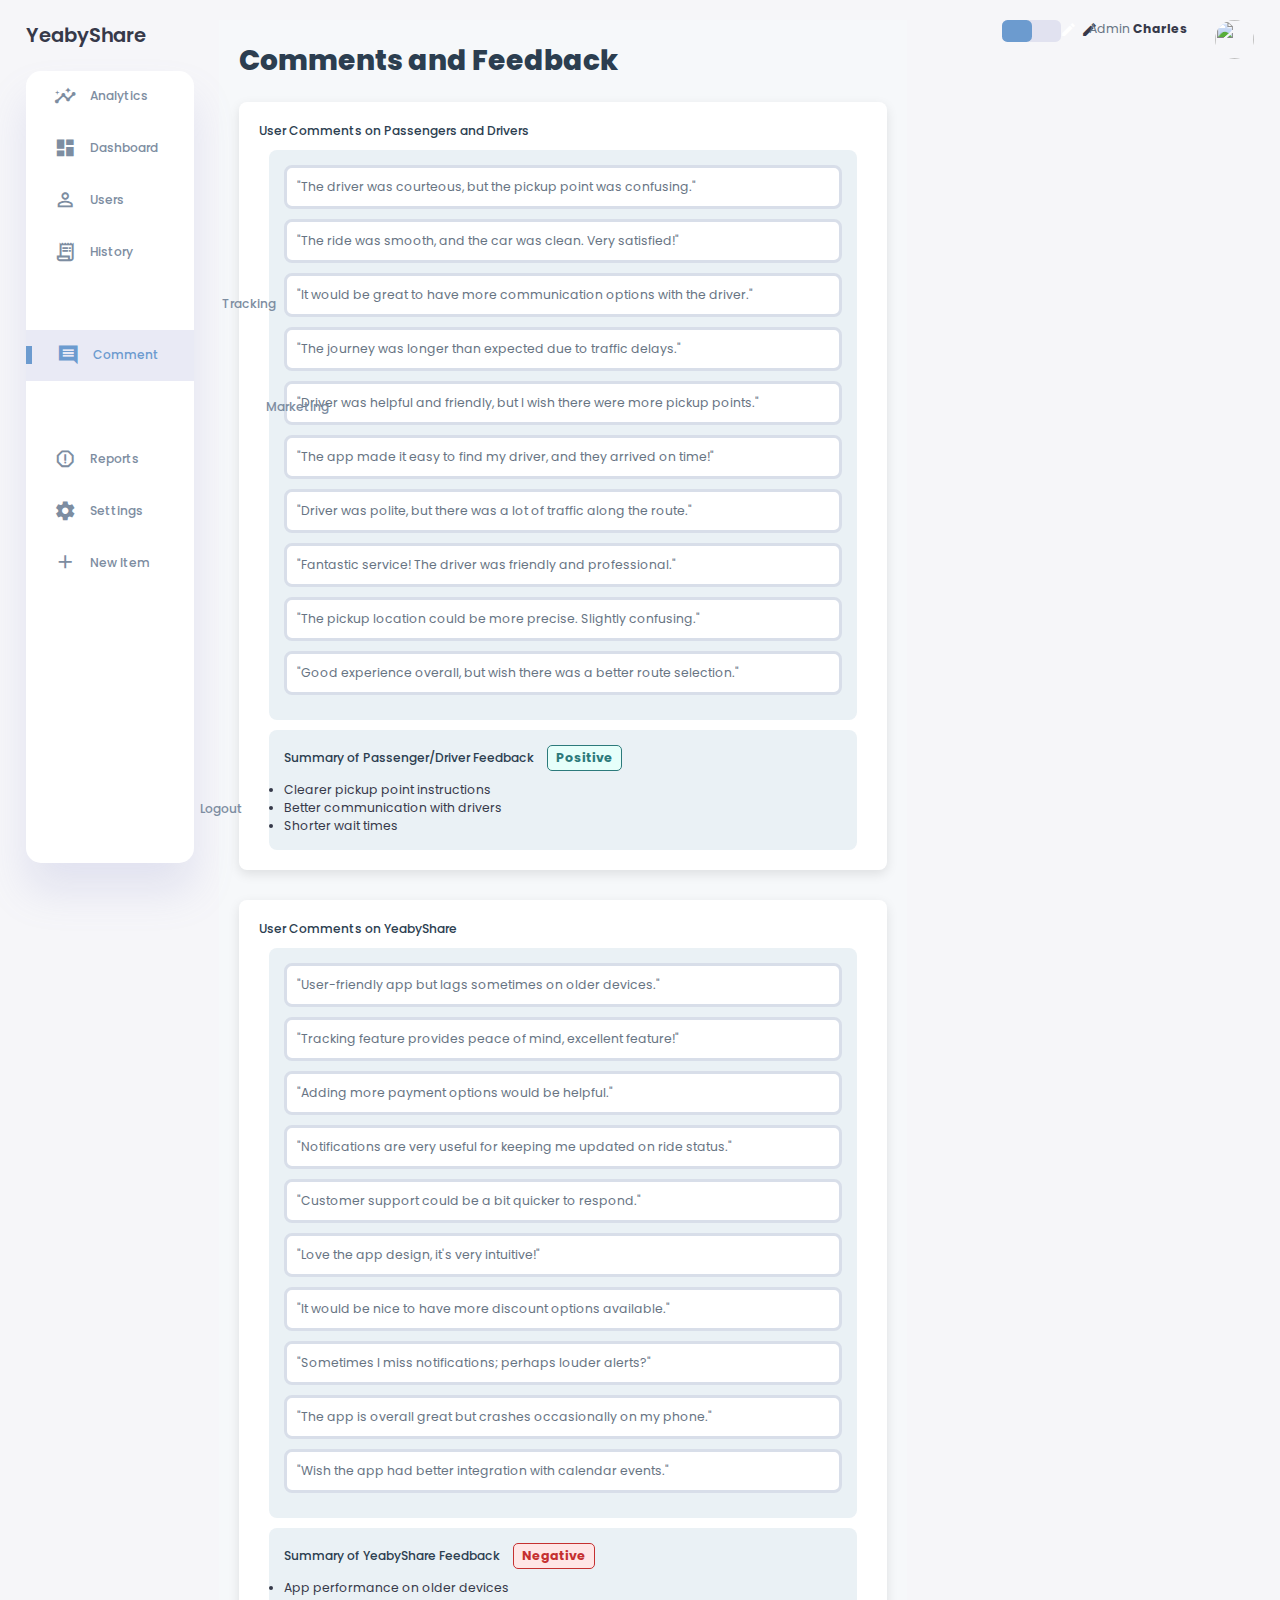
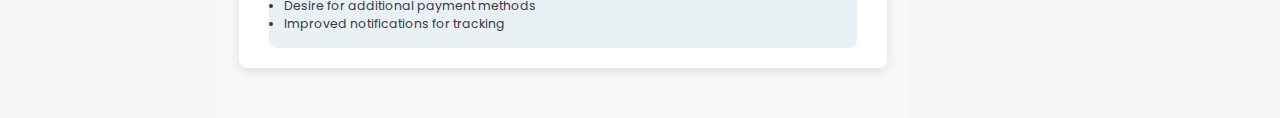
==== comment.html @ 3ab21d77 "V3" ====
<!DOCTYPE html>
<html lang="en">
<head>
    <meta charset="UTF-8">
    <meta name="viewport" content="width=device-width, initial-scale=1.0">
    <link href="https://fonts.googleapis.com/icon?family=Material+Icons+Sharp" rel="stylesheet">
    <link rel="stylesheet" href="style.css">
    <title>YeabyShare Backend System</title>
    <style>
        /* Main Content styling */
        main {
            flex: 1;
            padding: 20px;
            background-color: #f6f8fa;
            overflow-y: auto;
        }

        main h1 {
            font-size: 2rem;
            margin-bottom: 20px;
            color: #2c3e50;
        }

        /* Comments styling - scoped only within main */
        main .comment-section {
            margin-bottom: 30px;
            padding: 20px;
            background-color: #ffffff;
            border-radius: 8px;
            box-shadow: 0 4px 12px rgba(0, 0, 0, 0.1);
        }

        main .comment-section h3 {
            margin-bottom: 10px;
            color: #2c3e50;
        }

        main .comments,
        main .summary {
            margin-top: 10px;
            margin-left: 10px;
            background-color: #eaf1f5;
            padding: 15px;
            border-radius: 8px;
            overflow-wrap: break-word;
            overflow: hidden;
            text-overflow: ellipsis;
            max-width: calc(100% - 20px);
        }

        main .comment {
            padding: 10px;
            background-color: #ffffff;
            border: 3px solid #d8dee9;
            border-radius: 8px;
            margin-bottom: 10px;
        }

        main .comment strong {
            color: #4c566a;
        }

        /* Sentiment label styling */
        main .sentiment-label {
            display: inline-block;
            padding: 3px 8px;
            border-radius: 5px;
            font-size: 0.9rem;
            font-weight: bold;
            margin-left: 10px;
        }

        main .sentiment-label.positive {
            color: #2c7a7b;
            background-color: #e6fffa;
            border: 1px solid #2c7a7b;
        }

        main .sentiment-label.negative {
            color: #c53030;
            background-color: #ffe6e6;
            border: 1px solid #c53030;
        }
    </style>
</head>
<body>
    <div class="container">
        <!-- Sidebar Section -->
        <aside>
            <div class="toggle">
                <div class="logo">
                    <h2>YeabyShare</h2>
                </div>
                <div class="close" id="close-btn">
                    <span class="material-icons-sharp">close</span>
                </div>
            </div>
            <div class="sidebar">
                <a href="index.html">
                    <span class="material-icons-sharp">insights</span>
                    <h3>Analytics</h3>
                </a>
                <a href="dashboard.html">
                    <span class="material-icons-sharp">dashboard</span>
                    <h3>Dashboard</h3>
                </a>
                <a href="user.html">
                    <span class="material-icons-sharp">person_outline</span>
                    <h3>Users</h3>
                </a>
                <a href="history.html">
                    <span class="material-icons-sharp">receipt_long</span>
                    <h3>History</h3>
                </a>
                <a href="track.html">
                    <span class="material-icons-sharp">sensors</span>
                    <h3>Tracking</h3>
                </a>
                <a href="comment.html" class="active">
                    <span class="material-icons-sharp">comment</span>
                    <h3>Comment</h3>
                </a>
                <a href="sale.html">
                    <span class="material-icons-sharp">inventory</span>
                    <h3>Marketing</h3>
                </a>
                <a href="#">
                    <span class="material-icons-sharp">report_gmailerrorred</span>
                    <h3>Reports</h3>
                </a>
                <a href="#">
                    <span class="material-icons-sharp">settings</span>
                    <h3>Settings</h3>
                </a>
                <a href="#">
                    <span class="material-icons-sharp">add</span>
                    <h3>New Item</h3>
                </a>
                <a href="#">
                    <span class="material-icons-sharp">logout</span>
                    <h3>Logout</h3>
                </a>
            </div>
        </aside>

        <!-- Main Content Section -->
        <main>
            <h1>Comments and Feedback</h1>

            <!-- Feedback on Passengers and Drivers -->
            <div class="comment-section">
                <h3>User Comments on Passengers and Drivers</h3>
                <div class="comments">
                    <div class="comment">
                        <p>"The driver was courteous, but the pickup point was confusing."</p>
                    </div>
                    <div class="comment">
                        <p>"The ride was smooth, and the car was clean. Very satisfied!"</p>
                    </div>
                    <div class="comment">
                        <p>"It would be great to have more communication options with the driver."</p>
                    </div>
                    <div class="comment">
                        <p>"The journey was longer than expected due to traffic delays."</p>
                    </div>
                    <div class="comment">
                        <p>"Driver was helpful and friendly, but I wish there were more pickup points."</p>
                    </div>
                    <div class="comment">
                        <p>"The app made it easy to find my driver, and they arrived on time!"</p>
                    </div>
                    <div class="comment">
                        <p>"Driver was polite, but there was a lot of traffic along the route."</p>
                    </div>
                    <div class="comment">
                        <p>"Fantastic service! The driver was friendly and professional."</p>
                    </div>
                    <div class="comment">
                        <p>"The pickup location could be more precise. Slightly confusing."</p>
                    </div>
                    <div class="comment">
                        <p>"Good experience overall, but wish there was a better route selection."</p>
                    </div>
                </div>
                <div class="summary">
                    <h3>Summary of Passenger/Driver Feedback 
                        <span class="sentiment-label positive">Positive</span>
                    </h3>
                    <ul>
                        <li>Clearer pickup point instructions</li>
                        <li>Better communication with drivers</li>
                        <li>Shorter wait times</li>
                    </ul>
                </div>
            </div>

            <!-- Feedback on YeabyShare Service -->
            <div class="comment-section">
                <h3>User Comments on YeabyShare</h3>
                <div class="comments">
                    <div class="comment">
                        <p>"User-friendly app but lags sometimes on older devices."</p>
                    </div>
                    <div class="comment">
                        <p>"Tracking feature provides peace of mind, excellent feature!"</p>
                    </div>
                    <div class="comment">
                        <p>"Adding more payment options would be helpful."</p>
                    </div>
                    <div class="comment">
                        <p>"Notifications are very useful for keeping me updated on ride status."</p>
                    </div>
                    <div class="comment">
                        <p>"Customer support could be a bit quicker to respond."</p>
                    </div>
                    <div class="comment">
                        <p>"Love the app design, it's very intuitive!"</p>
                    </div>
                    <div class="comment">
                        <p>"It would be nice to have more discount options available."</p>
                    </div>
                    <div class="comment">
                        <p>"Sometimes I miss notifications; perhaps louder alerts?"</p>
                    </div>
                    <div class="comment">
                        <p>"The app is overall great but crashes occasionally on my phone."</p>
                    </div>
                    <div class="comment">
                        <p>"Wish the app had better integration with calendar events."</p>
                    </div>
                </div>
                <div class="summary">
                    <h3>Summary of YeabyShare Feedback 
                        <span class="sentiment-label negative">Negative</span>
                    </h3>
                    <ul>
                        <li>App performance on older devices</li>
                        <li>Desire for additional payment methods</li>
                        <li>Improved notifications for tracking</li>
                    </ul>
                </div>
            </div>
        </main>
        <div class="right-section">
            <div class="nav">
                <button id="menu-btn">
                    <span class="material-icons-sharp">menu</span>
                </button>
                <div class="dark-mode">
                    <span class="material-icons-sharp active">light_mode</span>
                    <span class="material-icons-sharp">dark_mode</span>
                </div>
                <div class="profile">
                    <div class="info">
                        <p>Admin <b>Charles</b></p>
                    </div>
                    <div class="profile-photo">
                        <img src="images/charles.png">
                    </div>
                </div>
            </div>
        </div>
    </div>
</body>
</html>
---- style.css ----
@import url('https://fonts.googleapis.com/css2?family=Poppins:wght@300;400;500;600;700;800&display=swap');

:root{
    --color-primary: #6C9BCF;
    --color-danger: #FF0060;
    --color-success: #1B9C85;
    --color-warning: #F7D060;
    --color-white: #fff;
    --color-info-dark: #7d8da1;
    --color-dark: #363949;
    --color-light: rgba(132, 139, 200, 0.18);
    --color-dark-variant: #677483;
    --color-background: #f6f6f9;

    --card-border-radius: 2rem;
    --border-radius-1: 0.4rem;
    --border-radius-2: 1.2rem;

    --card-padding: 1.8rem;
    --padding-1: 1.2rem;

    --box-shadow: 0 2rem 3rem var(--color-light);
}

.dark-mode-variables{
    --color-background: #181a1e;
    --color-white: #202528;
    --color-dark: #edeffd;
    --color-dark-variant: #a3bdcc;
    --color-light: rgba(0, 0, 0, 0.4);
    --box-shadow: 0 2rem 3rem var(--color-light);
}

*{
    margin: 0;
    padding: 0;
    outline: 0;
    appearance: 0;
    border: 0;
    text-decoration: none;
    box-sizing: border-box;
}

html{
    font-size: 14px;
}

body{
    width: 100vw;
    height: 100vh;
    font-family: 'Poppins', sans-serif;
    font-size: 0.88rem;
    user-select: none;
    overflow-x: hidden;
    color: var(--color-dark);
    background-color: var(--color-background);
}

a{
    color: var(--color-dark);
}

img{
    display: block;
    width: 100%;
    object-fit: cover;
}

h1{
    font-weight: 800;
    font-size: 1.8rem;
}

h2{
    font-weight: 600;
    font-size: 1.4rem;
}

h3{
    font-weight: 500;
    font-size: 0.87rem;
}

small{
    font-size: 0.76rem;
}

p{
    color: var(--color-dark-variant);
}

b{
    color: var(--color-dark);
}

.text-muted{
    color: var(--color-info-dark);
}

.primary{
    color: var(--color-primary);
}

.danger{
    color: var(--color-danger);
}

.success{
    color: var(--color-success);
}

.warning{
    color: var(--color-warning);
}

.container{
    display: grid;
    width: 96%;
    margin: 0 auto;
    gap: 1.8rem;
    grid-template-columns: 12rem auto 23rem;
}

aside{
    height: 100vh;
}

aside .toggle{
    display: flex;
    align-items: center;
    justify-content: space-between;
    margin-top: 1.4rem;
}

aside .toggle .logo{
    display: flex;
    gap: 0.5rem;
}

aside .toggle .logo img{
    width: 2rem;
    height: 2rem;
}

aside .toggle .close{
    padding-right: 1rem;
    display: none;
}

aside .sidebar{
    display: flex;
    flex-direction: column;
    background-color: var(--color-white);
    box-shadow: var(--box-shadow);
    border-radius: 15px;
    height: 88vh;
    position: relative;
    top: 1.5rem;
    transition: all 0.3s ease;
}

aside .sidebar:hover{
    box-shadow: none;
}

aside .sidebar a{
    display: flex;
    align-items: center;
    color: var(--color-info-dark);
    height: 3.7rem;
    gap: 1rem;
    position: relative;
    margin-left: 2rem;
    transition: all 0.3s ease;
}

aside .sidebar a span{
    font-size: 1.6rem;
    transition: all 0.3s ease;
}

aside .sidebar a:last-child{
    position: absolute;
    bottom: 2rem;
    width: 100%;
}

aside .sidebar a.active{
    width: 100%;
    color: var(--color-primary);
    background-color: var(--color-light);
    margin-left: 0;
}

aside .sidebar a.active::before{
    content: '';
    width: 6px;
    height: 18px;
    background-color: var(--color-primary);
}

aside .sidebar a.active span{
    color: var(--color-primary);
    margin-left: calc(1rem - 3px);
}

aside .sidebar a:hover{
    color: var(--color-primary);
}

aside .sidebar a:hover span{
    margin-left: 0.6rem;
}

aside .sidebar .message-count{
    background-color: var(--color-danger);
    padding: 2px 6px;
    color: var(--color-white);
    font-size: 11px;
    border-radius: var(--border-radius-1);
}

main{
    margin-top: 1.4rem;
}

main .analyse{
    display: grid;
    grid-template-columns: repeat(3, 1fr);
    gap: 1.6rem;
}

main .analyse > div{
    background-color: var(--color-white);
    padding: var(--card-padding);
    border-radius: var(--card-border-radius);
    margin-top: 1rem;
    box-shadow: var(--box-shadow);
    cursor: pointer;
    transition: all 0.3s ease;
}

main .analyse > div:hover{
    box-shadow: none;
}

main .analyse > div .status{
    display: flex;
    align-items: center;
    justify-content: space-between;
}

main .analyse h3{
    margin-left: 0.6rem;
    font-size: 1rem;
}

main .analyse .progresss{
    position: relative;
    width: 92px;
    height: 92px;
    border-radius: 50%;
}

main .analyse svg{
    width: 7rem;
    height: 7rem;
}

main .analyse svg circle{
    fill: none;
    stroke-width: 10;
    stroke-linecap: round;
    transform: translate(5px, 5px);
}

main .analyse .sales svg circle{
    stroke: var(--color-success);
    stroke-dashoffset: -30;
    stroke-dasharray: 200;
}

main .analyse .visits svg circle{
    stroke: var(--color-danger);
    stroke-dashoffset: -30;
    stroke-dasharray: 200;
}

main .analyse .searches svg circle{
    stroke: var(--color-primary);
    stroke-dashoffset: -30;
    stroke-dasharray: 200;
}

main .analyse .progresss .percentage{
    position: absolute;
    top: -3px;
    left: -1px;
    display: flex;
    align-items: center;
    justify-content: center;
    height: 100%;
    width: 100%;
}

main .new-users{
    margin-top: 1.3rem;
}

main .new-users .user-list{
    background-color: var(--color-white);
    padding: var(--card-padding);
    border-radius: var(--card-border-radius);
    margin-top: 1rem;
    box-shadow: var(--box-shadow);
    display: flex;
    justify-content: space-around;
    flex-wrap: wrap;
    gap: 1.4rem;
    cursor: pointer;
    transition: all 0.3s ease;
}

main .new-users .user-list:hover{
    box-shadow: none;
}

main .new-users .user-list .user{
    display: flex;
    flex-direction: column;
    align-items: center;
    justify-content: center;
}

main .new-users .user-list .user img{
    width: 5rem;
    height: 5rem;
    margin-bottom: 0.4rem;
    border-radius: 50%;
}

main .recent-orders{
    margin-top: 1.3rem;
}

main .recent-orders h2{
    margin-bottom: 0.8rem;
}

main .recent-orders table{
    background-color: var(--color-white);
    width: 100%;
    padding: var(--card-padding);
    text-align: center;
    box-shadow: var(--box-shadow);
    border-radius: var(--card-border-radius);
    transition: all 0.3s ease;
}

main .recent-orders table:hover{
    box-shadow: none;
}

main table tbody td{
    height: 2.8rem;
    border-bottom: 1px solid var(--color-light);
    color: var(--color-dark-variant);
}

main table tbody tr:last-child td{
    border: none;
}

main .recent-orders a{
    text-align: center;
    display: block;
    margin: 1rem auto;
    color: var(--color-primary);
}

.right-section{
    margin-top: 1.4rem;
}

.right-section .nav{
    display: flex;
    justify-content: end;
    gap: 2rem;
}

.right-section .nav button{
    display: none;
}

.right-section .dark-mode{
    background-color: var(--color-light);
    display: flex;
    justify-content: space-between;
    align-items: center;
    height: 1.6rem;
    width: 4.2rem;
    cursor: pointer;
    border-radius: var(--border-radius-1);
}

.right-section .dark-mode span{
    font-size: 1.2rem;
    width: 50%;
    height: 100%;
    display: flex;
    align-items: center;
    justify-content: center;
}

.right-section .dark-mode span.active{
    background-color: var(--color-primary);
    color: white;
    border-radius: var(--border-radius-1);
}

.right-section .nav .profile{
    display: flex;
    gap: 2rem;
    text-align: right;
}

.right-section .nav .profile .profile-photo {
    width: 2.8rem;
    height: 2.8rem;
    border-radius: 50%; 
    overflow: hidden;
    display: flex;
    align-items: center;
    justify-content: center;
}

.right-section .nav .profile .profile-photo img {
    width: 100%;
    height: 100%;
    object-fit: cover; 
}

.right-section .user-profile {
    display: flex;
    flex-direction: column;
    align-items: center;
    text-align: center;
    margin-top: 1rem;
    background-color: var(--color-white);
    padding: var(--card-padding);
    border-radius: var(--card-border-radius);
    box-shadow: var(--box-shadow);
    cursor: pointer;
    transition: all 0.3s ease;
}

.right-section .user-profile .profile-photo-wrapper {
    width: 11rem;
    height: 11rem;
    display: flex;
    align-items: center;
    justify-content: center;
    overflow: hidden;
    border-radius: 50%; /* Ensures the wrapper is circular */
}

.right-section .user-profile img {
    width: 100%; /* Scale to the wrapper */
    height: auto;
    object-fit: cover; /* Fills the circular frame */
}

.right-section .user-profile h2 {
    margin-bottom: 0.2rem;
    font-size: 1.5rem;
    color: var(--text-color);
}

.right-section .reminders{
    margin-top: 2rem;
}

.right-section .reminders .header{
    display: flex;
    align-items: center;
    justify-content: space-between;
    margin-bottom: 0.8rem;
}

.right-section .reminders .header span{
    padding: 10px;
    box-shadow: var(--box-shadow);
    background-color: var(--color-white);
    border-radius: 50%;
}

.right-section .reminders .notification{
    background-color: var(--color-white);
    display: flex;
    align-items: center;
    gap: 1rem;
    margin-bottom: 0.7rem;
    padding: 1.4rem var(--card-padding);
    border-radius: var(--border-radius-2);
    box-shadow: var(--box-shadow);
    cursor: pointer;
    transition: all 0.3s ease;
}

.right-section .reminders .notification:hover{
    box-shadow: none;
}

.right-section .reminders .notification .content{
    display: flex;
    justify-content: space-between;
    align-items: center;
    margin: 0;
    width: 100%;
}

.right-section .reminders .notification .icon{
    padding: 0.6rem;
    color: var(--color-white);
    background-color: var(--color-success);
    border-radius: 20%;
    display: flex;
}

.right-section .reminders .notification.deactive .icon{
    background-color: var(--color-danger);
}

.right-section .reminders .add-reminder{
    background-color: var(--color-white);
    border: 2px dashed var(--color-primary);
    color: var(--color-primary);
    display: flex;
    align-items: center;
    justify-content: center;
    cursor: pointer;
}

.right-section .reminders .add-reminder:hover{
    background-color: var(--color-primary);
    color: white;
}

.right-section .reminders .add-reminder div{
    display: flex;
    align-items: center;
    gap: 0.6rem;
}

.transaction-history .show-all {
    text-align: center;
    margin-top: 20px;
}

.transaction-history .show-all a {
    color: #1e90ff; /* Light blue color */
    font-size: 12px; /* Slightly smaller font */
    text-decoration: none;
    font-weight: normal;
    cursor: pointer;
    transition: color 0.3s ease; /* Smooth transition for hover effect */
}

.transaction-history .show-all a:hover {
    color: #0d6efd; /* Darker blue on hover */
    text-decoration: underline;
}

@media screen and (max-width: 1200px) {
    .container{
        width: 95%;
        grid-template-columns: 7rem auto 23rem;
    }

    aside .logo h2{
        display: none;
    }

    aside .sidebar h3{
        display: none;
    }

    aside .sidebar a{
        width: 5.6rem;
    }

    aside .sidebar a:last-child{
        position: relative;
        margin-top: 1.8rem;
    }

    main .analyse{
        grid-template-columns: 1fr;
        gap: 0;
    }

    main .new-users .user-list .user{
        flex-basis: 40%;
    }

    main .recent-orders {
        width: 94%;
        position: absolute;
        left: 50%;
        transform: translateX(-50%);
        margin: 2rem 0 0 0.8rem;
    }

    main .recent-orders table{
        width: 83vw;
    }

    main table thead tr th:last-child,
    main table thead tr th:first-child{
        display: none;
    }

    main table tbody tr td:last-child,
    main table tbody tr td:first-child{
        display: none;
    }

}

@media screen and (max-width: 768px) {
    .container{
        width: 100%;
        grid-template-columns: 1fr;
        padding: 0 var(--padding-1);
    }

    aside{
        position: fixed;
        background-color: var(--color-white);
        width: 15rem;
        z-index: 3;
        box-shadow: 1rem 3rem 4rem var(--color-light);
        height: 100vh;
        left: -100%;
        display: none;
        animation: showMenu 0.4s ease forwards;
    }

    @keyframes showMenu {
       to{
        left: 0;
       } 
    }

    aside .logo{
        margin-left: 1rem;
    }

    aside .logo h2{
        display: inline;
    }

    aside .sidebar h3{
        display: inline;
    }

    aside .sidebar a{
        width: 100%;
        height: 3.4rem;
    }

    aside .sidebar a:last-child{
        position: absolute;
        bottom: 5rem;
    }

    aside .toggle .close{
        display: inline-block;
        cursor: pointer;
    }

    main{
        margin-top: 8rem;
        padding: 0 1rem;
    }

    main .new-users .user-list .user{
        flex-basis: 35%;
    }

    main .recent-orders{
        position: relative;
        margin: 3rem 0 0 0;
        width: 100%;
    }

    main .recent-orders table{
        width: 100%;
        margin: 0;
    }

    .right-section{
        width: 94%;
        margin: 0 auto 4rem;
    }

    .right-section .nav{
        position: fixed;
        top: 0;
        left: 0;
        align-items: center;
        background-color: var(--color-white);
        padding: 0 var(--padding-1);
        height: 4.6rem;
        width: 100%;
        z-index: 2;
        box-shadow: 0 1rem 1rem var(--color-light);
        margin: 0;
    }

    .right-section .nav .dark-mode{
        width: 4.4rem;
        position: absolute;
        left: 66%;
    }

    .right-section .profile .info{
        display: none;
    }

    .right-section .nav button{
        display: inline-block;
        background-color: transparent;
        cursor: pointer;
        color: var(--color-dark);
        position: absolute;
        left: 1rem;
    }

    .right-section .nav button span{
        font-size: 2rem;
    }

    .datetime {
        display: flex;
        flex-direction: column;
        align-items: center;
        font-family: Arial, sans-serif;
        color: #333;
        background-color: #f4f4f8;
        padding: 10px;
        border-radius: 8px;
        box-shadow: 0px 4px 8px rgba(0, 0, 0, 0.1);
        width: 150px;
        text-align: center;
    }
    
    .time {
        font-size: 1.5em;
        font-weight: bold;
        color: #2c3e50;
    }
    
    .date {
        font-size: 1em;
        color: #7f8c8d;
        margin-top: 5px;
    }
}
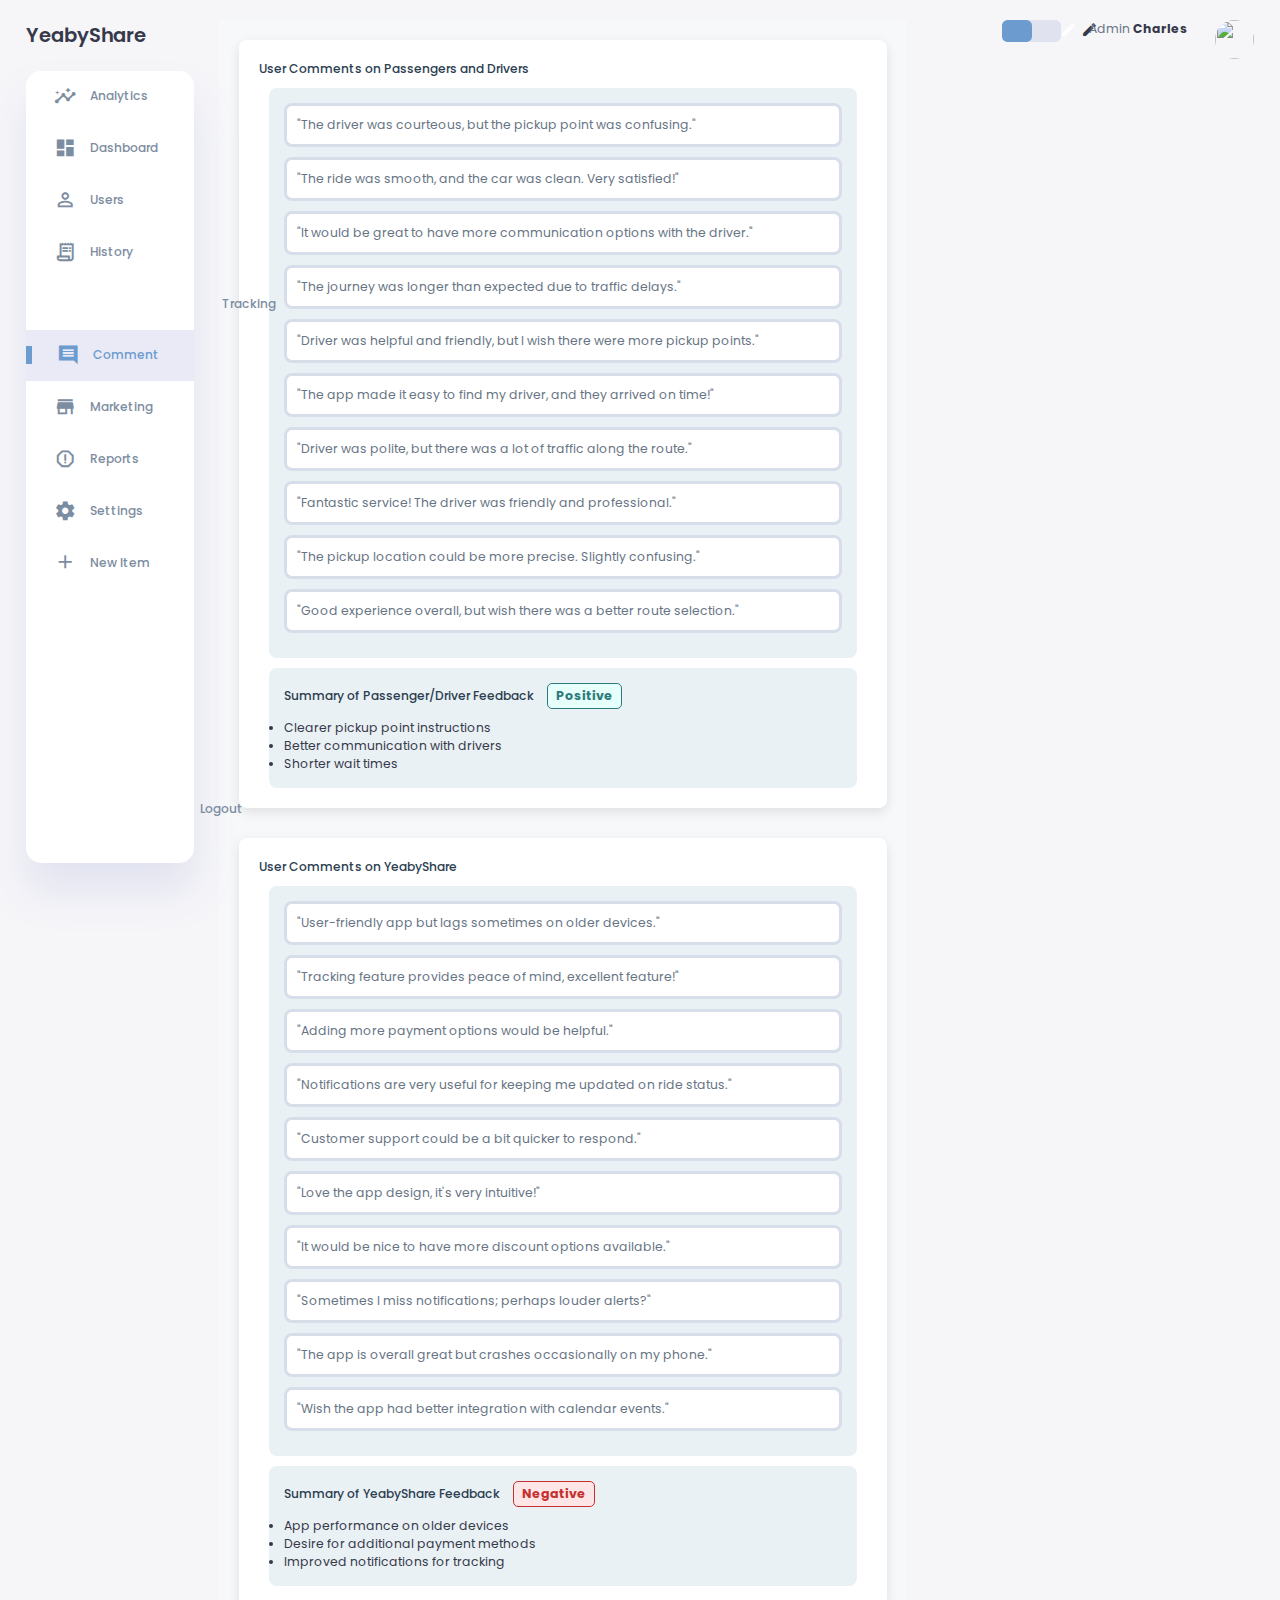
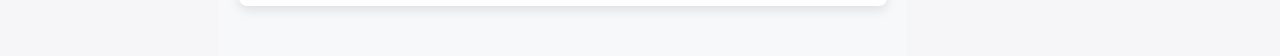
==== commit a07e28dd: "V3" ====
--- a/comment.html
+++ b/comment.html
@@ -121,7 +121,7 @@
                     <h3>Comment</h3>
                 </a>
                 <a href="sale.html">
-                    <span class="material-icons-sharp">inventory</span>
+                    <span class="material-icons-sharp">store</span>
                     <h3>Marketing</h3>
                 </a>
                 <a href="#">
@@ -145,7 +145,7 @@
 
         <!-- Main Content Section -->
         <main>
-            <h1>Comments and Feedback</h1>
+            <!-- <h2>Comments and Feedback</h2> -->
 
             <!-- Feedback on Passengers and Drivers -->
             <div class="comment-section">
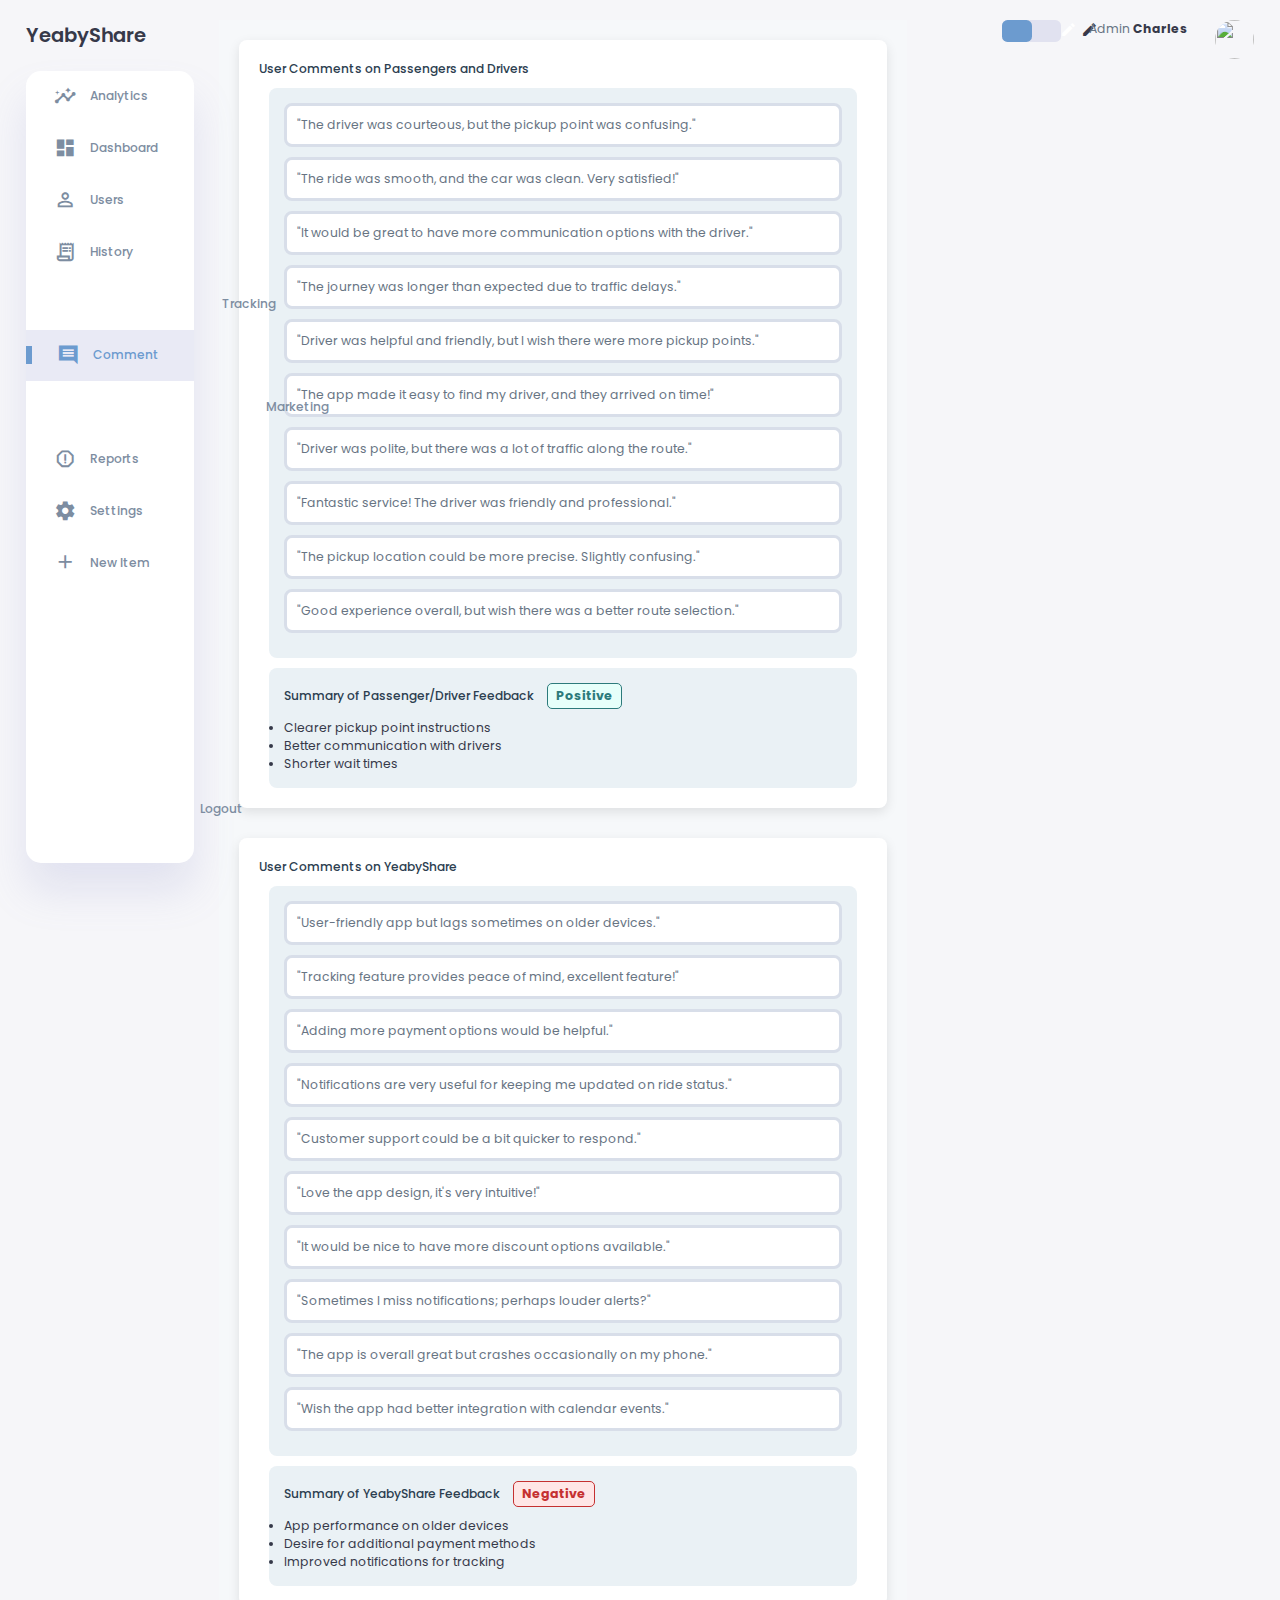
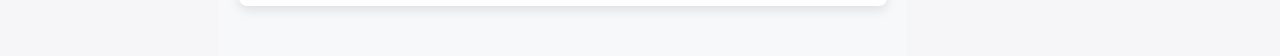
==== commit 8f7345a1: "V4" ====
--- a/comment.html
+++ b/comment.html
@@ -1,265 +1,302 @@
 <!DOCTYPE html>
 <html lang="en">
-<head>
-    <meta charset="UTF-8">
-    <meta name="viewport" content="width=device-width, initial-scale=1.0">
-    <link href="https://fonts.googleapis.com/icon?family=Material+Icons+Sharp" rel="stylesheet">
-    <link rel="stylesheet" href="style.css">
+  <head>
+    <meta charset="UTF-8" />
+    <meta name="viewport" content="width=device-width, initial-scale=1.0" />
+    <link
+      href="https://fonts.googleapis.com/icon?family=Material+Icons+Sharp"
+      rel="stylesheet"
+    />
+    <link rel="stylesheet" href="style.css" />
     <title>YeabyShare Backend System</title>
     <style>
-        /* Main Content styling */
-        main {
-            flex: 1;
-            padding: 20px;
-            background-color: #f6f8fa;
-            overflow-y: auto;
-        }
-
-        main h1 {
-            font-size: 2rem;
-            margin-bottom: 20px;
-            color: #2c3e50;
-        }
-
-        /* Comments styling - scoped only within main */
-        main .comment-section {
-            margin-bottom: 30px;
-            padding: 20px;
-            background-color: #ffffff;
-            border-radius: 8px;
-            box-shadow: 0 4px 12px rgba(0, 0, 0, 0.1);
-        }
-
-        main .comment-section h3 {
-            margin-bottom: 10px;
-            color: #2c3e50;
-        }
-
-        main .comments,
-        main .summary {
-            margin-top: 10px;
-            margin-left: 10px;
-            background-color: #eaf1f5;
-            padding: 15px;
-            border-radius: 8px;
-            overflow-wrap: break-word;
-            overflow: hidden;
-            text-overflow: ellipsis;
-            max-width: calc(100% - 20px);
-        }
-
-        main .comment {
-            padding: 10px;
-            background-color: #ffffff;
-            border: 3px solid #d8dee9;
-            border-radius: 8px;
-            margin-bottom: 10px;
-        }
-
-        main .comment strong {
-            color: #4c566a;
-        }
-
-        /* Sentiment label styling */
-        main .sentiment-label {
-            display: inline-block;
-            padding: 3px 8px;
-            border-radius: 5px;
-            font-size: 0.9rem;
-            font-weight: bold;
-            margin-left: 10px;
-        }
-
-        main .sentiment-label.positive {
-            color: #2c7a7b;
-            background-color: #e6fffa;
-            border: 1px solid #2c7a7b;
-        }
-
-        main .sentiment-label.negative {
-            color: #c53030;
-            background-color: #ffe6e6;
-            border: 1px solid #c53030;
-        }
+      /* Main Content styling */
+      main {
+        flex: 1;
+        padding: 20px;
+        background-color: #f6f8fa;
+        overflow-y: auto;
+      }
+
+      main h1 {
+        font-size: 2rem;
+        margin-bottom: 20px;
+        color: #2c3e50;
+      }
+
+      /* Comments styling - scoped only within main */
+      main .comment-section {
+        margin-bottom: 30px;
+        padding: 20px;
+        background-color: #ffffff;
+        border-radius: 8px;
+        box-shadow: 0 4px 12px rgba(0, 0, 0, 0.1);
+      }
+
+      main .comment-section h3 {
+        margin-bottom: 10px;
+        color: #2c3e50;
+      }
+
+      main .comments,
+      main .summary {
+        margin-top: 10px;
+        margin-left: 10px;
+        background-color: #eaf1f5;
+        padding: 15px;
+        border-radius: 8px;
+        overflow-wrap: break-word;
+        overflow: hidden;
+        text-overflow: ellipsis;
+        max-width: calc(100% - 20px);
+      }
+
+      main .comment {
+        padding: 10px;
+        background-color: #ffffff;
+        border: 3px solid #d8dee9;
+        border-radius: 8px;
+        margin-bottom: 10px;
+      }
+
+      main .comment strong {
+        color: #4c566a;
+      }
+
+      /* Sentiment label styling */
+      main .sentiment-label {
+        display: inline-block;
+        padding: 3px 8px;
+        border-radius: 5px;
+        font-size: 0.9rem;
+        font-weight: bold;
+        margin-left: 10px;
+      }
+
+      main .sentiment-label.positive {
+        color: #2c7a7b;
+        background-color: #e6fffa;
+        border: 1px solid #2c7a7b;
+      }
+
+      main .sentiment-label.negative {
+        color: #c53030;
+        background-color: #ffe6e6;
+        border: 1px solid #c53030;
+      }
     </style>
-</head>
-<body>
+  </head>
+  <body>
     <div class="container">
-        <!-- Sidebar Section -->
-        <aside>
-            <div class="toggle">
-                <div class="logo">
-                    <h2>YeabyShare</h2>
-                </div>
-                <div class="close" id="close-btn">
-                    <span class="material-icons-sharp">close</span>
-                </div>
-            </div>
-            <div class="sidebar">
-                <a href="index.html">
-                    <span class="material-icons-sharp">insights</span>
-                    <h3>Analytics</h3>
-                </a>
-                <a href="dashboard.html">
-                    <span class="material-icons-sharp">dashboard</span>
-                    <h3>Dashboard</h3>
-                </a>
-                <a href="user.html">
-                    <span class="material-icons-sharp">person_outline</span>
-                    <h3>Users</h3>
-                </a>
-                <a href="history.html">
-                    <span class="material-icons-sharp">receipt_long</span>
-                    <h3>History</h3>
-                </a>
-                <a href="track.html">
-                    <span class="material-icons-sharp">sensors</span>
-                    <h3>Tracking</h3>
-                </a>
-                <a href="comment.html" class="active">
-                    <span class="material-icons-sharp">comment</span>
-                    <h3>Comment</h3>
-                </a>
-                <a href="sale.html">
-                    <span class="material-icons-sharp">store</span>
-                    <h3>Marketing</h3>
-                </a>
-                <a href="#">
-                    <span class="material-icons-sharp">report_gmailerrorred</span>
-                    <h3>Reports</h3>
-                </a>
-                <a href="#">
-                    <span class="material-icons-sharp">settings</span>
-                    <h3>Settings</h3>
-                </a>
-                <a href="#">
-                    <span class="material-icons-sharp">add</span>
-                    <h3>New Item</h3>
-                </a>
-                <a href="#">
-                    <span class="material-icons-sharp">logout</span>
-                    <h3>Logout</h3>
-                </a>
-            </div>
-        </aside>
-
-        <!-- Main Content Section -->
-        <main>
-            <!-- <h2>Comments and Feedback</h2> -->
-
-            <!-- Feedback on Passengers and Drivers -->
-            <div class="comment-section">
-                <h3>User Comments on Passengers and Drivers</h3>
-                <div class="comments">
-                    <div class="comment">
-                        <p>"The driver was courteous, but the pickup point was confusing."</p>
-                    </div>
-                    <div class="comment">
-                        <p>"The ride was smooth, and the car was clean. Very satisfied!"</p>
-                    </div>
-                    <div class="comment">
-                        <p>"It would be great to have more communication options with the driver."</p>
-                    </div>
-                    <div class="comment">
-                        <p>"The journey was longer than expected due to traffic delays."</p>
-                    </div>
-                    <div class="comment">
-                        <p>"Driver was helpful and friendly, but I wish there were more pickup points."</p>
-                    </div>
-                    <div class="comment">
-                        <p>"The app made it easy to find my driver, and they arrived on time!"</p>
-                    </div>
-                    <div class="comment">
-                        <p>"Driver was polite, but there was a lot of traffic along the route."</p>
-                    </div>
-                    <div class="comment">
-                        <p>"Fantastic service! The driver was friendly and professional."</p>
-                    </div>
-                    <div class="comment">
-                        <p>"The pickup location could be more precise. Slightly confusing."</p>
-                    </div>
-                    <div class="comment">
-                        <p>"Good experience overall, but wish there was a better route selection."</p>
-                    </div>
-                </div>
-                <div class="summary">
-                    <h3>Summary of Passenger/Driver Feedback 
-                        <span class="sentiment-label positive">Positive</span>
-                    </h3>
-                    <ul>
-                        <li>Clearer pickup point instructions</li>
-                        <li>Better communication with drivers</li>
-                        <li>Shorter wait times</li>
-                    </ul>
-                </div>
-            </div>
-
-            <!-- Feedback on YeabyShare Service -->
-            <div class="comment-section">
-                <h3>User Comments on YeabyShare</h3>
-                <div class="comments">
-                    <div class="comment">
-                        <p>"User-friendly app but lags sometimes on older devices."</p>
-                    </div>
-                    <div class="comment">
-                        <p>"Tracking feature provides peace of mind, excellent feature!"</p>
-                    </div>
-                    <div class="comment">
-                        <p>"Adding more payment options would be helpful."</p>
-                    </div>
-                    <div class="comment">
-                        <p>"Notifications are very useful for keeping me updated on ride status."</p>
-                    </div>
-                    <div class="comment">
-                        <p>"Customer support could be a bit quicker to respond."</p>
-                    </div>
-                    <div class="comment">
-                        <p>"Love the app design, it's very intuitive!"</p>
-                    </div>
-                    <div class="comment">
-                        <p>"It would be nice to have more discount options available."</p>
-                    </div>
-                    <div class="comment">
-                        <p>"Sometimes I miss notifications; perhaps louder alerts?"</p>
-                    </div>
-                    <div class="comment">
-                        <p>"The app is overall great but crashes occasionally on my phone."</p>
-                    </div>
-                    <div class="comment">
-                        <p>"Wish the app had better integration with calendar events."</p>
-                    </div>
-                </div>
-                <div class="summary">
-                    <h3>Summary of YeabyShare Feedback 
-                        <span class="sentiment-label negative">Negative</span>
-                    </h3>
-                    <ul>
-                        <li>App performance on older devices</li>
-                        <li>Desire for additional payment methods</li>
-                        <li>Improved notifications for tracking</li>
-                    </ul>
-                </div>
-            </div>
-        </main>
-        <div class="right-section">
-            <div class="nav">
-                <button id="menu-btn">
-                    <span class="material-icons-sharp">menu</span>
-                </button>
-                <div class="dark-mode">
-                    <span class="material-icons-sharp active">light_mode</span>
-                    <span class="material-icons-sharp">dark_mode</span>
-                </div>
-                <div class="profile">
-                    <div class="info">
-                        <p>Admin <b>Charles</b></p>
-                    </div>
-                    <div class="profile-photo">
-                        <img src="images/charles.png">
-                    </div>
-                </div>
-            </div>
-        </div>
+      <!-- Sidebar Section -->
+      <aside>
+        <div class="toggle">
+          <div class="logo">
+            <h2>YeabyShare</h2>
+          </div>
+          <div class="close" id="close-btn">
+            <span class="material-icons-sharp">close</span>
+          </div>
+        </div>
+        <div class="sidebar">
+          <a href="index.html">
+            <span class="material-icons-sharp">insights</span>
+            <h3>Analytics</h3>
+          </a>
+          <a href="dashboard.html">
+            <span class="material-icons-sharp">dashboard</span>
+            <h3>Dashboard</h3>
+          </a>
+          <a href="user.html">
+            <span class="material-icons-sharp">person_outline</span>
+            <h3>Users</h3>
+          </a>
+          <a href="history.html">
+            <span class="material-icons-sharp">receipt_long</span>
+            <h3>History</h3>
+          </a>
+          <a href="track.html">
+            <span class="material-icons-sharp">sensors</span>
+            <h3>Tracking</h3>
+          </a>
+          <a href="comment.html" class="active">
+            <span class="material-icons-sharp">comment</span>
+            <h3>Comment</h3>
+          </a>
+          <a href="marketing.html">
+            <span class="material-icons-sharp">inventory</span>
+            <h3>Marketing</h3>
+          </a>
+          <a href="reports.html">
+            <span class="material-icons-sharp">report_gmailerrorred</span>
+            <h3>Reports</h3>
+          </a>
+          <a href="setting.html">
+            <span class="material-icons-sharp">settings</span>
+            <h3>Settings</h3>
+          </a>
+          <a href="#">
+            <span class="material-icons-sharp">add</span>
+            <h3>New Item</h3>
+          </a>
+          <a href="#">
+            <span class="material-icons-sharp">logout</span>
+            <h3>Logout</h3>
+          </a>
+        </div>
+      </aside>
+
+      <!-- Main Content Section -->
+      <main>
+        <!-- <h1>Comments and Feedback</h1> -->
+
+        <!-- Feedback on Passengers and Drivers -->
+        <div class="comment-section">
+          <h3>User Comments on Passengers and Drivers</h3>
+          <div class="comments">
+            <div class="comment">
+              <p>
+                "The driver was courteous, but the pickup point was confusing."
+              </p>
+            </div>
+            <div class="comment">
+              <p>
+                "The ride was smooth, and the car was clean. Very satisfied!"
+              </p>
+            </div>
+            <div class="comment">
+              <p>
+                "It would be great to have more communication options with the
+                driver."
+              </p>
+            </div>
+            <div class="comment">
+              <p>
+                "The journey was longer than expected due to traffic delays."
+              </p>
+            </div>
+            <div class="comment">
+              <p>
+                "Driver was helpful and friendly, but I wish there were more
+                pickup points."
+              </p>
+            </div>
+            <div class="comment">
+              <p>
+                "The app made it easy to find my driver, and they arrived on
+                time!"
+              </p>
+            </div>
+            <div class="comment">
+              <p>
+                "Driver was polite, but there was a lot of traffic along the
+                route."
+              </p>
+            </div>
+            <div class="comment">
+              <p>
+                "Fantastic service! The driver was friendly and professional."
+              </p>
+            </div>
+            <div class="comment">
+              <p>
+                "The pickup location could be more precise. Slightly confusing."
+              </p>
+            </div>
+            <div class="comment">
+              <p>
+                "Good experience overall, but wish there was a better route
+                selection."
+              </p>
+            </div>
+          </div>
+          <div class="summary">
+            <h3>
+              Summary of Passenger/Driver Feedback
+              <span class="sentiment-label positive">Positive</span>
+            </h3>
+            <ul>
+              <li>Clearer pickup point instructions</li>
+              <li>Better communication with drivers</li>
+              <li>Shorter wait times</li>
+            </ul>
+          </div>
+        </div>
+
+        <!-- Feedback on YeabyShare Service -->
+        <div class="comment-section">
+          <h3>User Comments on YeabyShare</h3>
+          <div class="comments">
+            <div class="comment">
+              <p>"User-friendly app but lags sometimes on older devices."</p>
+            </div>
+            <div class="comment">
+              <p>
+                "Tracking feature provides peace of mind, excellent feature!"
+              </p>
+            </div>
+            <div class="comment">
+              <p>"Adding more payment options would be helpful."</p>
+            </div>
+            <div class="comment">
+              <p>
+                "Notifications are very useful for keeping me updated on ride
+                status."
+              </p>
+            </div>
+            <div class="comment">
+              <p>"Customer support could be a bit quicker to respond."</p>
+            </div>
+            <div class="comment">
+              <p>"Love the app design, it's very intuitive!"</p>
+            </div>
+            <div class="comment">
+              <p>"It would be nice to have more discount options available."</p>
+            </div>
+            <div class="comment">
+              <p>"Sometimes I miss notifications; perhaps louder alerts?"</p>
+            </div>
+            <div class="comment">
+              <p>
+                "The app is overall great but crashes occasionally on my phone."
+              </p>
+            </div>
+            <div class="comment">
+              <p>"Wish the app had better integration with calendar events."</p>
+            </div>
+          </div>
+          <div class="summary">
+            <h3>
+              Summary of YeabyShare Feedback
+              <span class="sentiment-label negative">Negative</span>
+            </h3>
+            <ul>
+              <li>App performance on older devices</li>
+              <li>Desire for additional payment methods</li>
+              <li>Improved notifications for tracking</li>
+            </ul>
+          </div>
+        </div>
+      </main>
+      <div class="right-section">
+        <div class="nav">
+          <button id="menu-btn">
+            <span class="material-icons-sharp">menu</span>
+          </button>
+          <div class="dark-mode">
+            <span class="material-icons-sharp active">light_mode</span>
+            <span class="material-icons-sharp">dark_mode</span>
+          </div>
+          <div class="profile">
+            <div class="info">
+              <p>Admin <b>Charles</b></p>
+            </div>
+            <div class="profile-photo">
+              <img src="images/charles.png" />
+            </div>
+          </div>
+        </div>
+      </div>
     </div>
-</body>
+  </body>
 </html>
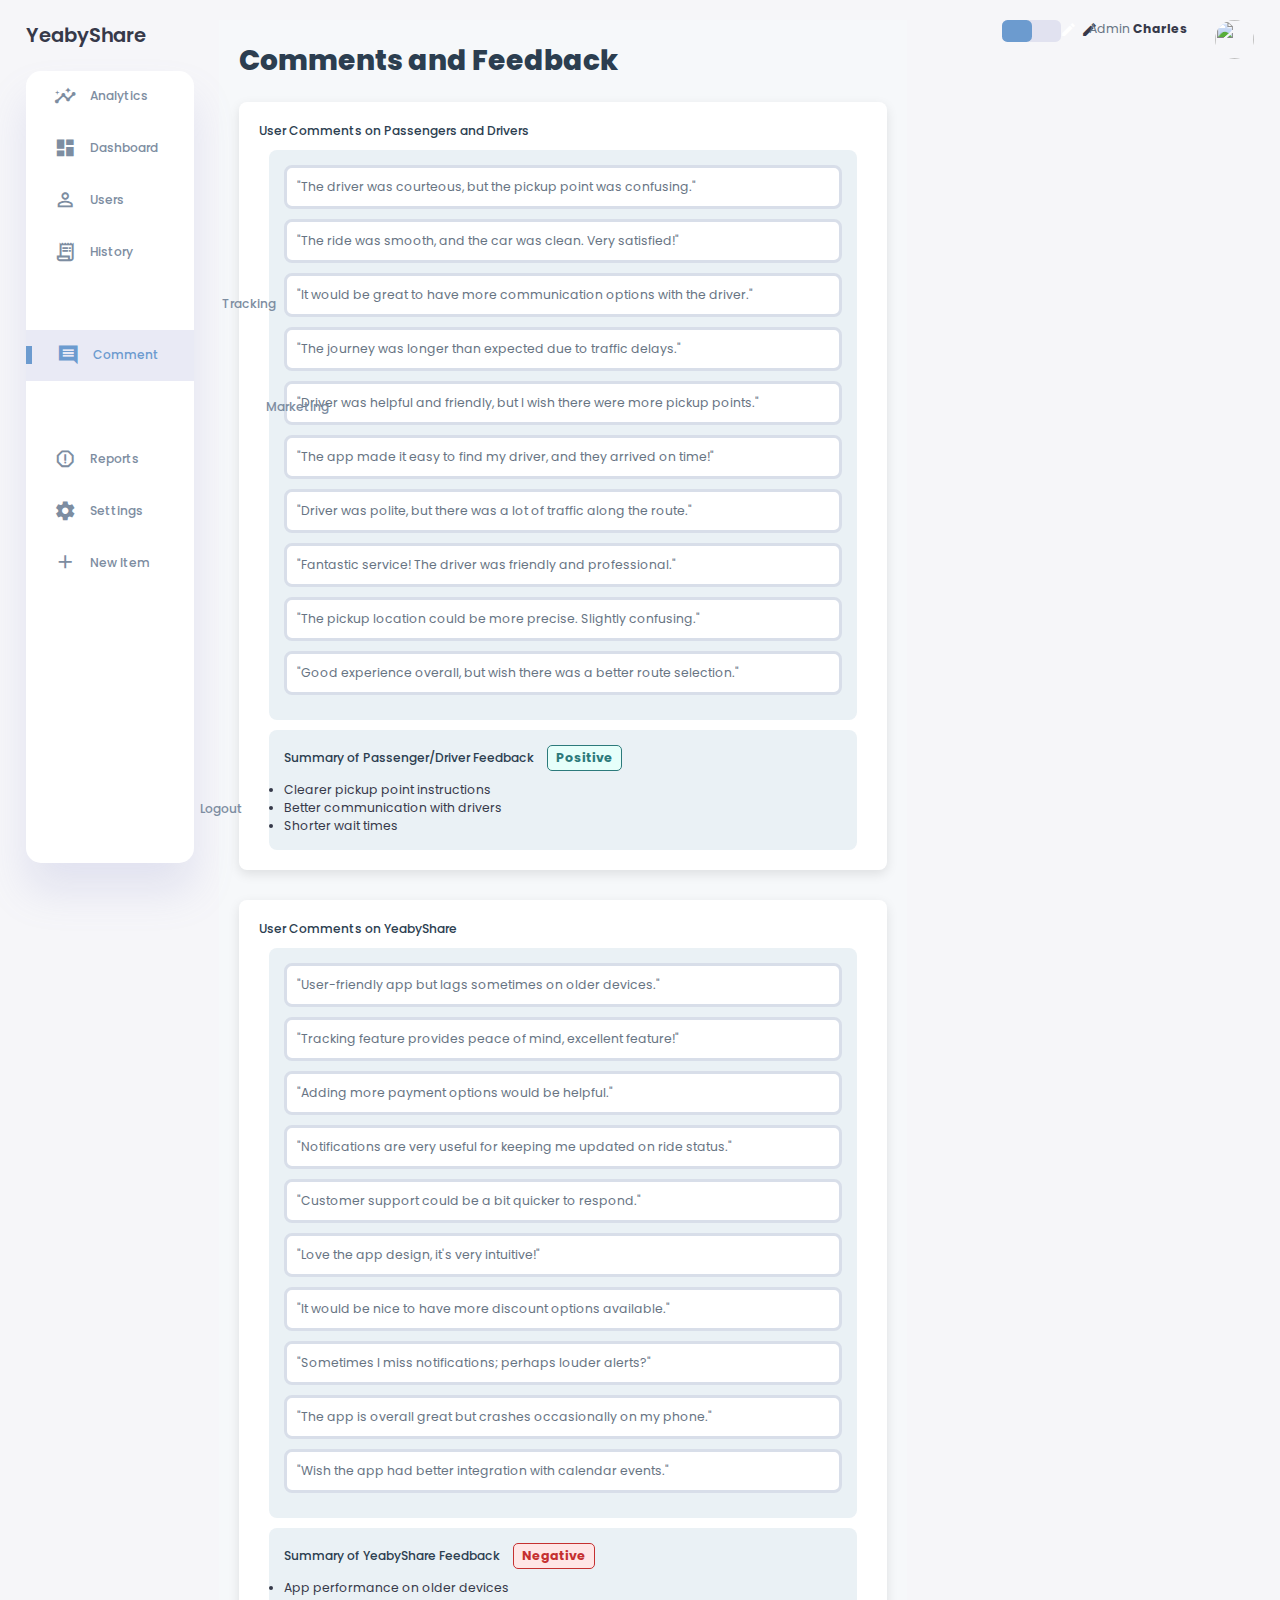
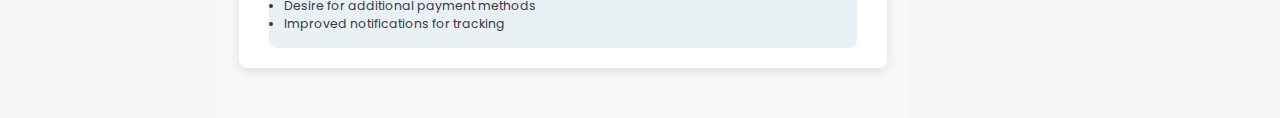
==== commit 4dceab2a: "Merge branch 'main' of github.com:CharlesChiang1120/YeabyShare_Management" ====
--- a/comment.html
+++ b/comment.html
@@ -88,67 +88,67 @@
   </head>
   <body>
     <div class="container">
-      <!-- Sidebar Section -->
-      <aside>
-        <div class="toggle">
-          <div class="logo">
-            <h2>YeabyShare</h2>
-          </div>
-          <div class="close" id="close-btn">
-            <span class="material-icons-sharp">close</span>
-          </div>
-        </div>
-        <div class="sidebar">
-          <a href="index.html">
-            <span class="material-icons-sharp">insights</span>
-            <h3>Analytics</h3>
-          </a>
-          <a href="dashboard.html">
-            <span class="material-icons-sharp">dashboard</span>
-            <h3>Dashboard</h3>
-          </a>
-          <a href="user.html">
-            <span class="material-icons-sharp">person_outline</span>
-            <h3>Users</h3>
-          </a>
-          <a href="history.html">
-            <span class="material-icons-sharp">receipt_long</span>
-            <h3>History</h3>
-          </a>
-          <a href="track.html">
-            <span class="material-icons-sharp">sensors</span>
-            <h3>Tracking</h3>
-          </a>
-          <a href="comment.html" class="active">
-            <span class="material-icons-sharp">comment</span>
-            <h3>Comment</h3>
-          </a>
-          <a href="marketing.html">
-            <span class="material-icons-sharp">inventory</span>
-            <h3>Marketing</h3>
-          </a>
-          <a href="reports.html">
-            <span class="material-icons-sharp">report_gmailerrorred</span>
-            <h3>Reports</h3>
-          </a>
-          <a href="setting.html">
-            <span class="material-icons-sharp">settings</span>
-            <h3>Settings</h3>
-          </a>
-          <a href="#">
-            <span class="material-icons-sharp">add</span>
-            <h3>New Item</h3>
-          </a>
-          <a href="#">
-            <span class="material-icons-sharp">logout</span>
-            <h3>Logout</h3>
-          </a>
-        </div>
-      </aside>
-
-      <!-- Main Content Section -->
-      <main>
-        <!-- <h1>Comments and Feedback</h1> -->
+        <!-- Sidebar Section -->
+        <aside>
+            <div class="toggle">
+                <div class="logo">
+                    <h2>YeabyShare</h2>
+                </div>
+                <div class="close" id="close-btn">
+                    <span class="material-icons-sharp">close</span>
+                </div>
+            </div>
+            <div class="sidebar">
+                <a href="index.html">
+                    <span class="material-icons-sharp">insights</span>
+                    <h3>Analytics</h3>
+                </a>
+                <a href="dashboard.html">
+                    <span class="material-icons-sharp">dashboard</span>
+                    <h3>Dashboard</h3>
+                </a>
+                <a href="user.html">
+                    <span class="material-icons-sharp">person_outline</span>
+                    <h3>Users</h3>
+                </a>
+                <a href="history.html">
+                    <span class="material-icons-sharp">receipt_long</span>
+                    <h3>History</h3>
+                </a>
+                <a href="track.html">
+                    <span class="material-icons-sharp">sensors</span>
+                    <h3>Tracking</h3>
+                </a>
+                <a href="comment.html" class="active">
+                    <span class="material-icons-sharp">comment</span>
+                    <h3>Comment</h3>
+                </a>
+                <a href="marketing.html">
+                    <span class="material-icons-sharp">inventory</span>
+                    <h3>Marketing</h3>
+                </a>
+                <a href="#">
+                    <span class="material-icons-sharp">report_gmailerrorred</span>
+                    <h3>Reports</h3>
+                </a>
+                <a href="#">
+                    <span class="material-icons-sharp">settings</span>
+                    <h3>Settings</h3>
+                </a>
+                <a href="#">
+                    <span class="material-icons-sharp">add</span>
+                    <h3>New Item</h3>
+                </a>
+                <a href="#">
+                    <span class="material-icons-sharp">logout</span>
+                    <h3>Logout</h3>
+                </a>
+            </div>
+        </aside>
+
+        <!-- Main Content Section -->
+        <main>
+            <h1>Comments and Feedback</h1>
 
         <!-- Feedback on Passengers and Drivers -->
         <div class="comment-section">
